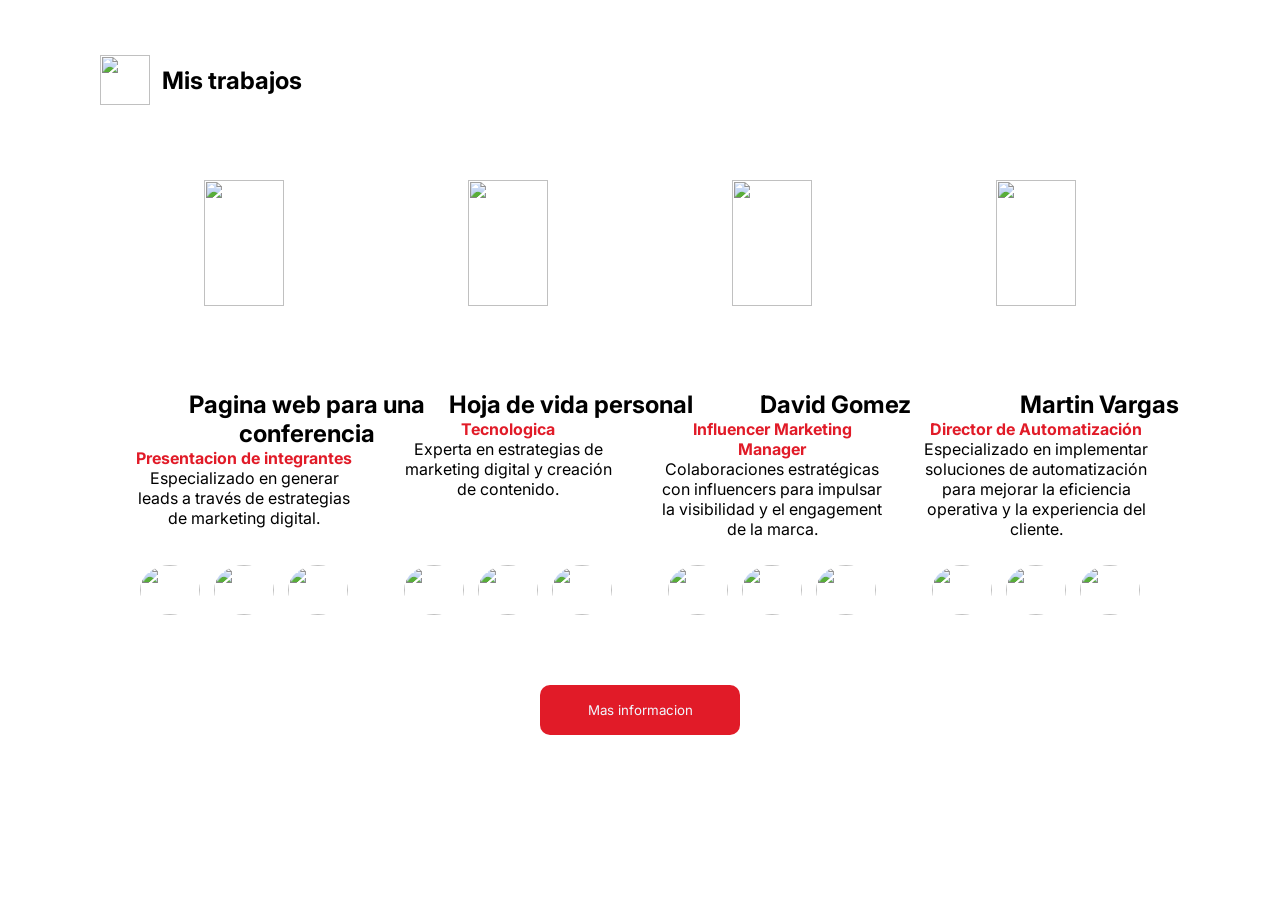
==== dia-1/index.html @ 5e369080 "feat: commint inicial, apartado de trabajos listo" ====
<!doctype html>
<html lang="en">
  <head>
    <meta charset="UTF-8" />
    <meta name="viewport" content="width=device-width, initial-scale=1.0" />
    <title>Portafolio Jose londoño</title>
    <link rel="stylesheet" href="style.css" />
    <link rel="preconnect" href="https://fonts.googleapis.com" />
    <link rel="preconnect" href="https://fonts.gstatic.com" crossorigin />

    <link
      href="https://fonts.googleapis.com/css2?family=Inter:wght@400;500;600;700&display=swap"
      rel="stylesheet"
    />
  </head>
  <body>
    <div class="head">
      <img
        src="https://cdn-icons-png.flaticon.com/512/2494/2494937.png"
        class="icon"
        alt=""
      />
      <h2>Mis trabajos</h2>
    </div>
    <div class="container">
      <div class="card">
        <div class="content-head">
          <img
            class="trabajos-card"
            src="https://i.pinimg.com/736x/91/fc/76/91fc761ff54218b3530bc15867178344.jpg"
            alt=""
          />
          <h2>Pagina web para una conferencia</h2>
          <h4>Presentacion de integrantes</h4>
          <p>
            Especializado en generar leads a través de estrategias de marketing
            digital.
          </p>
        </div>
        <div class="social-media">
          <img
            src="https://cdn.prod.website-files.com/6070969376041590660facbf/60d21dd4f7f813db79bcaaa7_5b1984b0ad04117070d82837_html5.png"
            alt=""
            class="social"
          />
          <img
            src="https://upload.wikimedia.org/wikipedia/commons/6/6a/JavaScript-logo.png?utm_source=commons.wikimedia.org&utm_campaign=index&utm_content=original"
            alt=""
            class="social"
          />
          <img
            src="https://encrypted-tbn0.gstatic.com/images?q=tbn:ANd9GcStLmLKNuPsYD2EDFS0S2GxqiHWvrBjw0KxO_KvsW3ENAqhE8sQfTKuLWQ&s=10"
            alt=""
            class="social"
          />          
          
        </div>
      </div>
      <div class="card">
        <div class="content-head">
          <img
            class="trabajos-card"
            src="https://thumbs.dreamstime.com/b/cv-job-curr%C3%ADculum-icono-de-ilustraci%C3%B3n-l%C3%ADnea-sobre-fondo-blanco-iconos-elemento-educativo-los-signos-s%C3%ADmbolos-se-pueden-173420484.jpg"
            alt=""
          />
          <h2>Hoja de vida personal</h2>
          <h4>Tecnologica</h4>
          <p>
            Experta en estrategias de marketing digital y creación de contenido.
          </p>
        </div>
        <div class="social-media">
          <img
            src="https://cdn.prod.website-files.com/6070969376041590660facbf/60d21dd4f7f813db79bcaaa7_5b1984b0ad04117070d82837_html5.png"
            alt=""
            class="social"
          />
          <img
            src="https://upload.wikimedia.org/wikipedia/commons/6/6a/JavaScript-logo.png?utm_source=commons.wikimedia.org&utm_campaign=index&utm_content=original"
            alt=""
            class="social"
          />
          <img
            src="https://encrypted-tbn0.gstatic.com/images?q=tbn:ANd9GcStLmLKNuPsYD2EDFS0S2GxqiHWvrBjw0KxO_KvsW3ENAqhE8sQfTKuLWQ&s=10"
            alt=""
            class="social"
          />          
          
        </div>
      </div>
      <div class="card">
        <div class="content-head">
          <img
            class="trabajos-card"
            src="https://i.pinimg.com/1200x/d1/81/e4/d181e44cf0a7d5f9190bc96939da4164.jpg"
            alt=""
          />
          <h2>David Gomez</h2>
          <h4>Influencer Marketing Manager</h4>
          <p>
            Colaboraciones estratégicas con influencers para impulsar la
            visibilidad y el engagement de la marca.
          </p>
        </div>
        <div class="social-media">
          <img
            src="https://cdn.prod.website-files.com/6070969376041590660facbf/60d21dd4f7f813db79bcaaa7_5b1984b0ad04117070d82837_html5.png"
            alt=""
            class="social"
          />
          <img
            src="https://upload.wikimedia.org/wikipedia/commons/6/6a/JavaScript-logo.png?utm_source=commons.wikimedia.org&utm_campaign=index&utm_content=original"
            alt=""
            class="social"
          />
          <img
            src="https://encrypted-tbn0.gstatic.com/images?q=tbn:ANd9GcStLmLKNuPsYD2EDFS0S2GxqiHWvrBjw0KxO_KvsW3ENAqhE8sQfTKuLWQ&s=10"
            alt=""
            class="social"
          />          
          
        </div>
      </div>
      <div class="card">
        <div class="content-head">
          <img
            class="trabajos-card"
            src="https://encrypted-tbn0.gstatic.com/images?q=tbn:ANd9GcS41jmIYB2uq1a9L--gVfPSls5Zq0gYz7pz7vg1jbPn3-mdn8L3z322YjOP&s=10"
            alt=""
          />
          <h2>Martin Vargas</h2>
          <h4>Director de Automatización</h4>
          <p>
            Especializado en implementar soluciones de automatización para
            mejorar la eficiencia operativa y la experiencia del cliente.
          </p>
        </div>
        <div class="social-media">
          <img
            src="https://cdn.prod.website-files.com/6070969376041590660facbf/60d21dd4f7f813db79bcaaa7_5b1984b0ad04117070d82837_html5.png"
            alt=""
            class="social"
          />
          <img
            src="https://upload.wikimedia.org/wikipedia/commons/6/6a/JavaScript-logo.png?utm_source=commons.wikimedia.org&utm_campaign=index&utm_content=original"
            alt=""
            class="social"
          />
          <img
            src="https://encrypted-tbn0.gstatic.com/images?q=tbn:ANd9GcStLmLKNuPsYD2EDFS0S2GxqiHWvrBjw0KxO_KvsW3ENAqhE8sQfTKuLWQ&s=10"
            alt=""
            class="social"
          />          
          
        </div>
      </div>
    </div>
    <div class="btn">
      <button>Mas informacion</button>
    </div>
  </body>
</html>
---- dia-1/style.css ----
*{
    margin: 0;
    padding: 0;
    box-sizing: border-box;
    font-family: 'Inter', sans-serif;
}
.head{
    margin: 40px 0 0 100px ;
    height: 80px;
    width: 100%;
    display: flex;
    padding: 10px;
    padding: 5px 0;
    align-items: center;
}
marquee{
    height: inherit;
}
.container{
    width: 100%;
    height: 400%;
    display: flex;
    padding: 40px;
    justify-content: center;

}
.card{
    padding: 20px;
    width: 22%;
    height: 100%;
    text-align: center;
    border-radius: 10px;
}
.content-head{
    width: 100%;
    height: 350px;
}
.trabajos-card{
    width: 60%;
    height: 60%;
}
.social-media{
    width: 100%;
    height: 20%;
    display: flex;
    justify-content: center;
    padding: 10px 20px;
    margin-top: 25px;
}
.social{
    width: 60px;
    height: 50px;
    margin: 0 7px;
    border-radius: 50%;
 

}
.btn{
    width: 100%;
    height: 30px;
    display: flex;
    justify-content: center;
}
button{
    width: 200px;
    height: 50px;
    border-radius: 10px;
    background-color: #E11B28;
    color: aliceblue;
    border: none;
}
button:hover{
    background-color: #C10D1A;
    cursor: pointer;
    border: 1px solid #1E3A8A   ;
}
.card:hover{
    box-shadow: 0px 0px 10px 1px #a0999a;
    transition: 0.6s;
}
h2{
    width: 350px;
}
.head .icon {
    width: 50px;
    height: 50px; /* Definir el alto */
    /* Puntos del hexágono (tus coordenadas actuales) */
    margin-right: 12px;
}
h4{
    color: #E11B28;
}
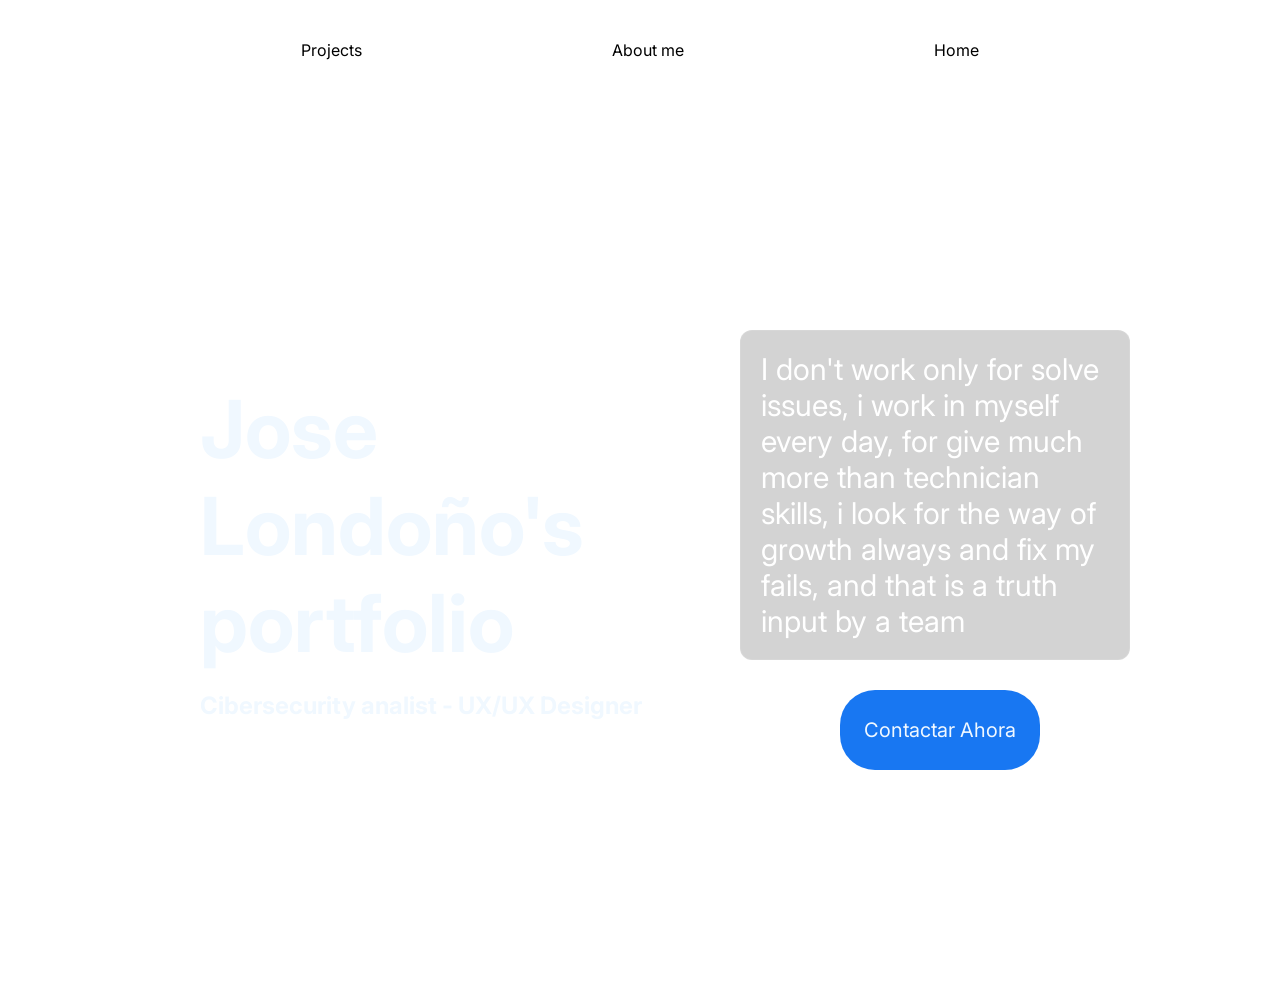
==== commit b48601c4: "feat: Cree la vista principal y configure los enlaces para navegar a portafolio" ====
--- a/dia-1/index.html
+++ b/dia-1/index.html
@@ -1,162 +1,42 @@
-<!doctype html>
+
+
+<!DOCTYPE html>
 <html lang="en">
-  <head>
-    <meta charset="UTF-8" />
-    <meta name="viewport" content="width=device-width, initial-scale=1.0" />
-    <title>Portafolio Jose londoño</title>
-    <link rel="stylesheet" href="style.css" />
+<head>
+    <meta charset="UTF-8">
+    <meta name="viewport" content="width=device-width, initial-scale=1.0">
+    <title>Jose Londoño's portfolio</title>
+    <link rel="stylesheet" href="index.css">
     <link rel="preconnect" href="https://fonts.googleapis.com" />
     <link rel="preconnect" href="https://fonts.gstatic.com" crossorigin />
 
     <link
       href="https://fonts.googleapis.com/css2?family=Inter:wght@400;500;600;700&display=swap"
       rel="stylesheet"
-    />
-  </head>
-  <body>
+    />    
+</head>
+<body>
     <div class="head">
-      <img
-        src="https://cdn-icons-png.flaticon.com/512/2494/2494937.png"
-        class="icon"
-        alt=""
-      />
-      <h2>Mis trabajos</h2>
+        
+        <div class="navbar">
+            <a href="./presentation.html">Projects</a>
+            <a href="">About me</a>
+            <a href="">Home</a>
+        </div>
     </div>
     <div class="container">
-      <div class="card">
-        <div class="content-head">
-          <img
-            class="trabajos-card"
-            src="https://i.pinimg.com/736x/91/fc/76/91fc761ff54218b3530bc15867178344.jpg"
-            alt=""
-          />
-          <h2>Pagina web para una conferencia</h2>
-          <h4>Presentacion de integrantes</h4>
-          <p>
-            Especializado en generar leads a través de estrategias de marketing
-            digital.
-          </p>
+        <div class="lado-1">
+            <h1>Jose Londoño's portfolio</h1>
+            <h2>Cibersecurity analist - UX/UX Designer</h2>
         </div>
-        <div class="social-media">
-          <img
-            src="https://cdn.prod.website-files.com/6070969376041590660facbf/60d21dd4f7f813db79bcaaa7_5b1984b0ad04117070d82837_html5.png"
-            alt=""
-            class="social"
-          />
-          <img
-            src="https://upload.wikimedia.org/wikipedia/commons/6/6a/JavaScript-logo.png?utm_source=commons.wikimedia.org&utm_campaign=index&utm_content=original"
-            alt=""
-            class="social"
-          />
-          <img
-            src="https://encrypted-tbn0.gstatic.com/images?q=tbn:ANd9GcStLmLKNuPsYD2EDFS0S2GxqiHWvrBjw0KxO_KvsW3ENAqhE8sQfTKuLWQ&s=10"
-            alt=""
-            class="social"
-          />          
-          
+        <div class="lado-2">
+            <p>
+                I don't work only for solve issues, i work in myself every day, for give much more than technician skills, i look for the way of growth always and fix my fails, and that is a truth input by a team 
+            </p>
+            <button class="btn-1">Contactar Ahora</button>
         </div>
-      </div>
-      <div class="card">
-        <div class="content-head">
-          <img
-            class="trabajos-card"
-            src="https://thumbs.dreamstime.com/b/cv-job-curr%C3%ADculum-icono-de-ilustraci%C3%B3n-l%C3%ADnea-sobre-fondo-blanco-iconos-elemento-educativo-los-signos-s%C3%ADmbolos-se-pueden-173420484.jpg"
-            alt=""
-          />
-          <h2>Hoja de vida personal</h2>
-          <h4>Tecnologica</h4>
-          <p>
-            Experta en estrategias de marketing digital y creación de contenido.
-          </p>
-        </div>
-        <div class="social-media">
-          <img
-            src="https://cdn.prod.website-files.com/6070969376041590660facbf/60d21dd4f7f813db79bcaaa7_5b1984b0ad04117070d82837_html5.png"
-            alt=""
-            class="social"
-          />
-          <img
-            src="https://upload.wikimedia.org/wikipedia/commons/6/6a/JavaScript-logo.png?utm_source=commons.wikimedia.org&utm_campaign=index&utm_content=original"
-            alt=""
-            class="social"
-          />
-          <img
-            src="https://encrypted-tbn0.gstatic.com/images?q=tbn:ANd9GcStLmLKNuPsYD2EDFS0S2GxqiHWvrBjw0KxO_KvsW3ENAqhE8sQfTKuLWQ&s=10"
-            alt=""
-            class="social"
-          />          
-          
-        </div>
-      </div>
-      <div class="card">
-        <div class="content-head">
-          <img
-            class="trabajos-card"
-            src="https://i.pinimg.com/1200x/d1/81/e4/d181e44cf0a7d5f9190bc96939da4164.jpg"
-            alt=""
-          />
-          <h2>David Gomez</h2>
-          <h4>Influencer Marketing Manager</h4>
-          <p>
-            Colaboraciones estratégicas con influencers para impulsar la
-            visibilidad y el engagement de la marca.
-          </p>
-        </div>
-        <div class="social-media">
-          <img
-            src="https://cdn.prod.website-files.com/6070969376041590660facbf/60d21dd4f7f813db79bcaaa7_5b1984b0ad04117070d82837_html5.png"
-            alt=""
-            class="social"
-          />
-          <img
-            src="https://upload.wikimedia.org/wikipedia/commons/6/6a/JavaScript-logo.png?utm_source=commons.wikimedia.org&utm_campaign=index&utm_content=original"
-            alt=""
-            class="social"
-          />
-          <img
-            src="https://encrypted-tbn0.gstatic.com/images?q=tbn:ANd9GcStLmLKNuPsYD2EDFS0S2GxqiHWvrBjw0KxO_KvsW3ENAqhE8sQfTKuLWQ&s=10"
-            alt=""
-            class="social"
-          />          
-          
-        </div>
-      </div>
-      <div class="card">
-        <div class="content-head">
-          <img
-            class="trabajos-card"
-            src="https://encrypted-tbn0.gstatic.com/images?q=tbn:ANd9GcS41jmIYB2uq1a9L--gVfPSls5Zq0gYz7pz7vg1jbPn3-mdn8L3z322YjOP&s=10"
-            alt=""
-          />
-          <h2>Martin Vargas</h2>
-          <h4>Director de Automatización</h4>
-          <p>
-            Especializado en implementar soluciones de automatización para
-            mejorar la eficiencia operativa y la experiencia del cliente.
-          </p>
-        </div>
-        <div class="social-media">
-          <img
-            src="https://cdn.prod.website-files.com/6070969376041590660facbf/60d21dd4f7f813db79bcaaa7_5b1984b0ad04117070d82837_html5.png"
-            alt=""
-            class="social"
-          />
-          <img
-            src="https://upload.wikimedia.org/wikipedia/commons/6/6a/JavaScript-logo.png?utm_source=commons.wikimedia.org&utm_campaign=index&utm_content=original"
-            alt=""
-            class="social"
-          />
-          <img
-            src="https://encrypted-tbn0.gstatic.com/images?q=tbn:ANd9GcStLmLKNuPsYD2EDFS0S2GxqiHWvrBjw0KxO_KvsW3ENAqhE8sQfTKuLWQ&s=10"
-            alt=""
-            class="social"
-          />          
-          
-        </div>
-      </div>
+  
     </div>
-    <div class="btn">
-      <button>Mas informacion</button>
-    </div>
-  </body>
-</html>
+    
+</body>
+</html>
--- a/dia-1/index.css
+++ b/dia-1/index.css
@@ -0,0 +1,92 @@
+
+*{
+    margin: 0;
+    padding: 0;
+    box-sizing: border-box;
+    font-family: 'Inter', sans-serif;
+    color: aliceblue;
+}
+.head{
+    width: 100%;
+    height: 100px;
+
+}
+.navbar a{
+    text-decoration: none;
+    color: black;
+}
+
+.navbar img{
+    width: 80px;
+    height: 80px;
+
+}
+.navbar{
+    display: flex;
+    justify-content: center;
+    align-items: center;
+    width: 100%;
+    height: 100%;
+    gap: 0 250px;
+}
+.container{
+    display: flex;
+    justify-content: center;
+    align-items: center;
+    height: 500px;
+    width: 100%;
+    background-image: url(https://img.magnific.com/foto-gratis/escritorio-computadora-portatil-taza-cafe-calendario_1112-145.jpg?semt=ais_hybrid&w=740&q=80);
+    background-size: cover;
+    background-repeat: no-repeat;
+    background-position: center;
+    background-attachment: fixed;
+    height: 100vh;
+    margin: 0;
+
+    
+}
+.lado-1{
+    width: 50%;
+    height: 90%;
+    display: flex;
+    justify-content: center;    
+    align-items: start;
+    flex-direction: column;
+    gap: 20px;
+    margin: 0 0 0 200px;
+}
+.lado-2{
+    width: 50%;
+    height: 90%;
+    display: flex;
+    justify-content: center;
+    align-items: start;
+    flex-direction: column;
+    gap: 30px; 
+    
+    
+}
+h1{
+    font-size: 80px;
+}
+button{
+    width: 200px;
+    height: 80px;
+    background-color: #1877F2;
+    font-size: 20px;
+    border-radius: 35px;
+    border: none;
+    align-items: end;
+    margin-left: 100px;
+}
+p{
+    font-size: 30px;
+    margin-right: 150px;
+    background-color: rgba(128, 128, 128, 0.35);
+    border: 1px solid rgba(255, 255, 255, 0.10);
+    border-radius: 12px;
+    padding: 20px;
+    color: #ffffff;
+
+
+}
